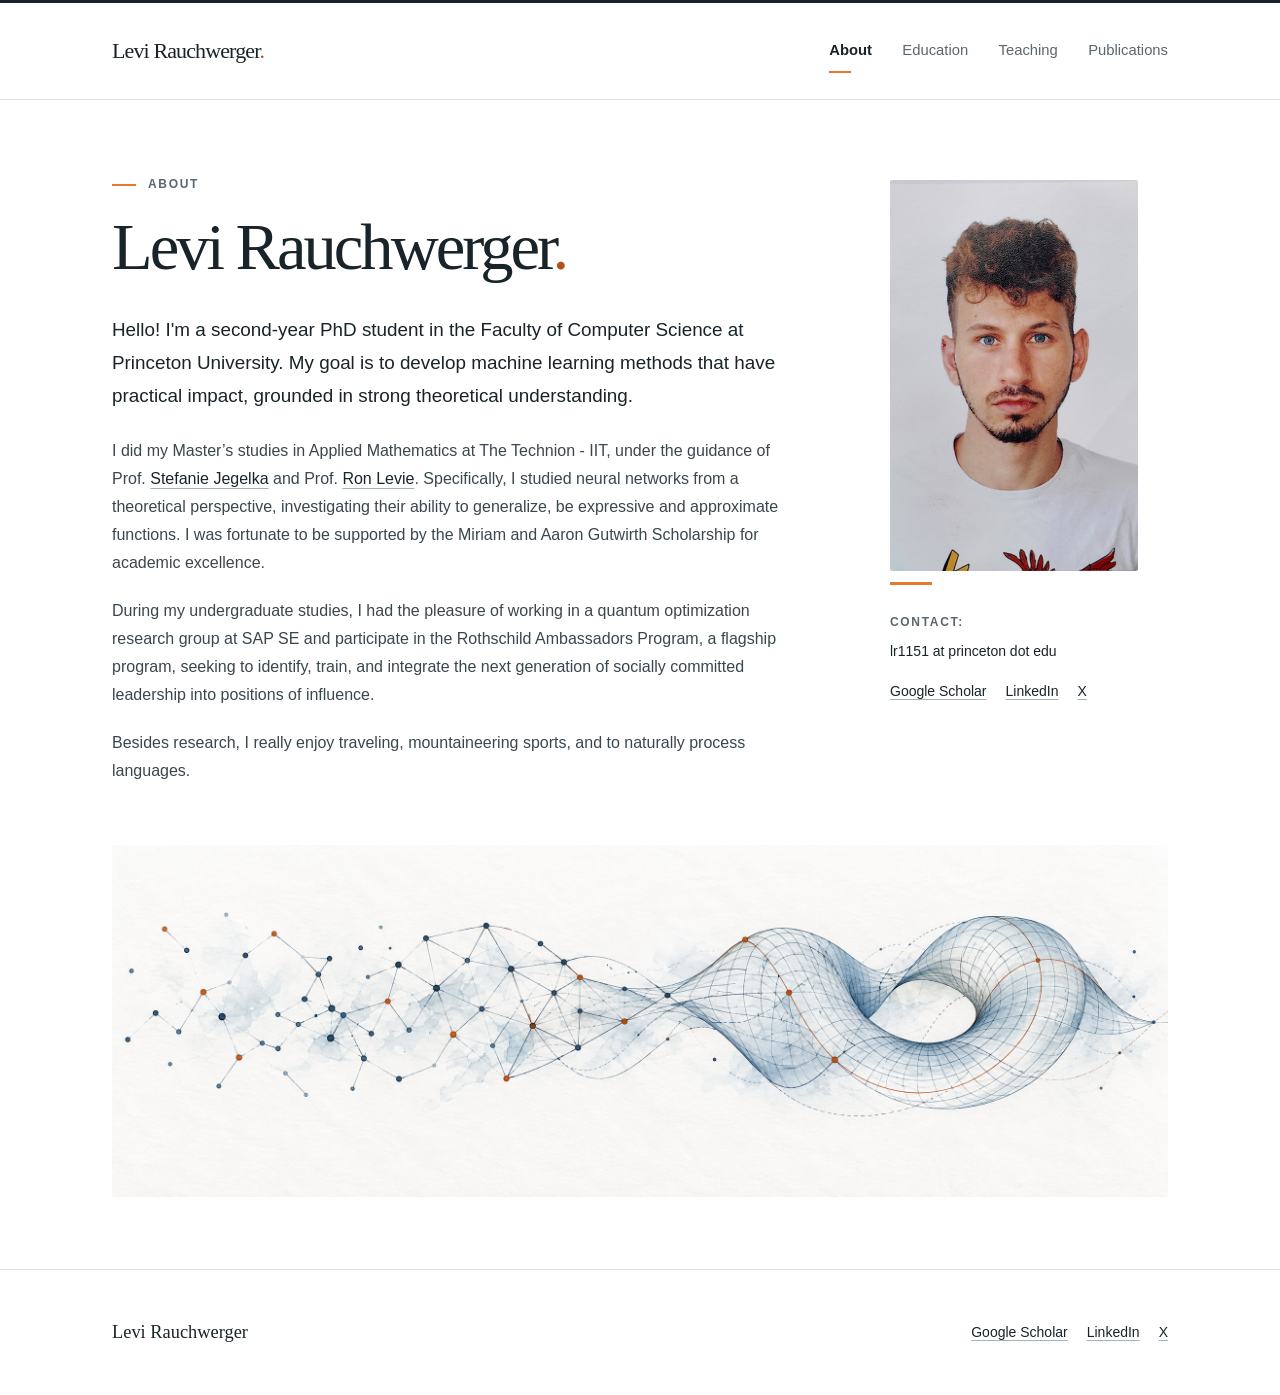
==== index.html @ 96d05f29 "Publish academic website at the permanent GitHub Pages address" ====
<!doctype html>
<html lang="en">
<head>
  <meta charset="utf-8">
  <meta name="viewport" content="width=device-width, initial-scale=1">
  <meta name="description" content="Hello! I'm a second-year PhD student in the Faculty of Computer Science at Princeton University. My goal is to develop machine learning methods that have practical impact, grounded in strong theoretical understanding.">
  <meta name="theme-color" content="#18242a">
  <title>Levi Rauchwerger</title>
  <link rel="icon" type="image/svg+xml" href="data:image/svg+xml,%3Csvg%20xmlns%3D%22http%3A%2F%2Fwww.w3.org%2F2000%2Fsvg%22%20viewBox%3D%220%200%2064%2064%22%3E%3Crect%20width%3D%2264%22%20height%3D%2264%22%20rx%3D%2212%22%20fill%3D%22%2318242a%22%2F%3E%3Cpath%20d%3D%22M12%2050h40%22%20stroke%3D%22%23e67a35%22%20stroke-width%3D%224%22%2F%3E%3Ctext%20x%3D%2232%22%20y%3D%2240%22%20text-anchor%3D%22middle%22%20font-family%3D%22Georgia%2Cserif%22%20font-size%3D%2230%22%20fill%3D%22white%22%3ELR%3C%2Ftext%3E%3C%2Fsvg%3E">
  <link rel="stylesheet" href="./styles.css">
  <link rel="canonical" href="https://levi-rauchwerger.github.io/">
</head>
<body>
  <a class="skip-link" href="#main">Skip to main content</a>
  <header class="site-header">
    <div class="header-inner">
      <a class="wordmark" href="./index.html">Levi Rauchwerger<span aria-hidden="true">.</span></a>
      <nav aria-label="Main navigation"><a href="./index.html" aria-current="page">About</a><a href="./education.html">Education</a><a href="./teaching.html">Teaching</a><a href="./publications.html">Publications</a></nav>
    </div>
  </header>
  <main id="main" class="page about-page" tabindex="-1">
    <div class="about-grid">
      <section class="biography" aria-labelledby="name">
        <div class="section-label">About</div>
        <h1 id="name">Levi<br class="name-break"> Rauchwerger<span class="name-period" aria-hidden="true">.</span></h1>
        <p class="intro" data-source="about-0">Hello! I'm a second-year PhD student in the Faculty of Computer Science at Princeton University. My goal is to develop machine learning methods that have practical impact, grounded in strong theoretical understanding.</p>
<p class="bio-paragraph" data-source="about-1">I did my Master’s studies in Applied Mathematics at The Technion - IIT, under the guidance of Prof. <a href="https://people.csail.mit.edu/stefje/">Stefanie Jegelka</a> and Prof. <a href="https://sites.google.com/view/ronlevie">Ron Levie</a>. Specifically, I studied neural networks from a theoretical perspective, investigating their ability to generalize, be expressive and approximate functions. I was fortunate to be supported by the Miriam and Aaron Gutwirth Scholarship for academic excellence.</p>
<p class="bio-paragraph" data-source="about-2">During my undergraduate studies, I had the pleasure of working in a quantum optimization research group at SAP SE and participate in the Rothschild Ambassadors Program, a flagship program, seeking to identify, train, and integrate the next generation of socially committed leadership into positions of influence.</p>
<p class="bio-paragraph" data-source="about-3">Besides research, I really enjoy traveling, mountaineering sports, and to naturally process languages.</p>
      </section>
      <aside class="profile" aria-label="Portrait and contact information">
        <div class="portrait-frame"><img class="portrait" src="./portrait.png" alt="Levi Rauchwerger" width="437" height="689" fetchpriority="high"></div>
        <div class="contact"><span class="eyebrow">Contact:</span><a class="email" href="mailto:lr1151@princeton.edu">lr1151 at princeton dot edu</a><div class="social-links"><a href="https://scholar.google.com/citations?user=BbuD-fUAAAAJ&amp;hl=en">Google Scholar</a><a href="https://www.linkedin.com/in/levi-rauchwerger/">LinkedIn</a><a href="https://x.com/levirauchwerger">X</a></div></div>
      </aside>
    </div>
    <figure class="landscape about-landscape"><img src="./graph-geometry.png" alt="Ink and watercolor illustration of a graph network flowing into a curved mathematical surface" width="2172" height="724" loading="lazy"></figure></main>
  <footer class="site-footer"><div class="footer-inner"><a class="footer-name" href="./index.html">Levi Rauchwerger</a><div class="social-links"><a href="https://scholar.google.com/citations?user=BbuD-fUAAAAJ&amp;hl=en">Google Scholar</a><a href="https://www.linkedin.com/in/levi-rauchwerger/">LinkedIn</a><a href="https://x.com/levirauchwerger">X</a></div></div></footer>
</body>
</html>
---- styles.css ----
:root {
  color-scheme: light;
  --ink: #18242a;
  --body: #39474e;
  --muted: #586770;
  --accent: #b6501a;
  --bright: #e67a35;
  --rule: #dce2e4;
  --paper: #fff;
  --serif: Georgia, 'Times New Roman', serif;
  --sans: 'Segoe UI', -apple-system, BlinkMacSystemFont, Arial, sans-serif;
}
* { box-sizing: border-box; }
html { scroll-behavior: smooth; }
body { margin: 0; background: var(--paper); color: var(--body); font-family: var(--sans); font-size: 1rem; line-height: 1.75; -webkit-font-smoothing: antialiased; }
a { color: var(--ink); text-decoration-color: #a7b2b8; text-decoration-thickness: 1px; text-underline-offset: .22em; transition: color .15s, text-decoration-color .15s; }
a:hover { color: var(--accent); text-decoration-color: var(--accent); }
a:focus-visible { outline: 3px solid var(--accent); outline-offset: 5px; border-radius: 2px; }
img { max-width: 100%; display: block; }
p, h1, h2, figure { margin: 0; }
.skip-link { position: fixed; z-index: 5; top: .6rem; left: 1rem; padding: .6rem 1rem; background: var(--ink); color: white; transform: translateY(-180%); }
.skip-link:focus { transform: translateY(0); }
.site-header { border-top: 3px solid var(--ink); border-bottom: 1px solid var(--rule); }
.header-inner { max-width: 1140px; min-height: 96px; margin: auto; padding: 1.2rem 42px; display: flex; align-items: center; justify-content: space-between; gap: 2rem; }
.wordmark { font-family: var(--serif); font-size: 1.375rem; letter-spacing: -.04em; line-height: 1.2; text-decoration: none; white-space: nowrap; }
.wordmark span { color: var(--accent); }
nav { display: flex; align-items: center; gap: 1.9rem; }
nav a { position: relative; padding: .55rem 0; font-size: .925rem; color: var(--muted); text-decoration: none; }
nav a[aria-current] { color: var(--ink); font-weight: 600; }
nav a[aria-current]::after { content: ''; position: absolute; height: 2px; bottom: 0; width: 22px; background: var(--bright); left: 0; }
.page { max-width: 1056px; margin: 0 auto; padding: 74px 0 72px; min-height: calc(100vh - 257px); }
.about-grid { display: grid; grid-template-columns: minmax(0, 690px) 248px; column-gap: 88px; align-items: start; }
.section-label, .eyebrow { font-size: .75rem; letter-spacing: .14em; text-transform: uppercase; font-weight: 600; color: var(--muted); }
.section-label { margin-bottom: 17px; display: flex; align-items: center; gap: 12px; }
.section-label::before { content: ''; width: 24px; height: 2px; background: var(--bright); }
h1 { font-family: var(--serif); font-weight: 400; color: var(--ink); font-size: clamp(2.75rem, 5.2vw, 4.5rem); line-height: 1.06; letter-spacing: -.045em; }
h1 > span { color: var(--accent); }
.biography h1 { margin-bottom: 30px; }
.name-break { display: none; }
.intro { font-size: 1.18rem; line-height: 1.75; color: var(--ink); margin-bottom: 25px; }
.bio-paragraph { margin-top: 20px; }
.biography a { font-weight: 500; }
.profile { padding-top: 6px; }
.portrait-frame { position: relative; padding-bottom: 14px; }
.portrait-frame::after { content: ''; display: block; position: absolute; bottom: 0; left: 0; width: 42px; height: 3px; background: var(--bright); }
.portrait { width: 100%; height: auto; border-radius: 2px; }
.contact { margin-top: 27px; }
.contact .eyebrow { display: block; margin-bottom: 6px; }
.email { display: block; font-size: .875rem; text-decoration: none; overflow-wrap: anywhere; }
.social-links { display: flex; flex-wrap: wrap; column-gap: 19px; row-gap: 7px; margin-top: 15px; }
.social-links a { font-size: .875rem; white-space: nowrap; }
.landscape { overflow: hidden; border-radius: 2px; }
.landscape img { width: 100%; height: auto; }
.about-landscape { margin-top: 60px; }
.page-heading { padding-bottom: 49px; }
.record-list { border-top: 1px solid var(--ink); }
.record { display: grid; grid-template-columns: 224px minmax(0, 1fr); column-gap: 38px; padding: 36px 0; border-bottom: 1px solid var(--rule); }
.record-date { font-size: .925rem; color: var(--muted); padding-top: 5px; }
.record h2 { font-family: var(--serif); font-size: 1.65rem; line-height: 1.4; letter-spacing: -.025em; color: var(--ink); font-weight: 400; }
.degree { margin-top: 7px; }
.record-detail { max-width: 600px; margin-top: 11px; color: var(--muted); }
.teaching-record { padding-top: 41px; padding-bottom: 41px; }
.publication-list { border-top: 1px solid var(--ink); }
.publication { display: grid; grid-template-columns: 65px minmax(0, 1fr); gap: 21px; padding: 32px 0; border-bottom: 1px solid var(--rule); }
.publication-number { font-family: var(--serif); font-size: 1rem; color: var(--accent); padding-top: 2px; }
.citation { min-width: 0; }
.authors { display: block; font-size: .925rem; color: var(--muted); }
.authors strong { font-weight: 600; color: var(--body); }
.paper-title { display: block; font-family: var(--serif); font-size: 1.5rem; line-height: 1.45; letter-spacing: -.017em; color: var(--ink); margin-top: 7px; }
.venue { display: block; font-size: .875rem; font-weight: 500; color: var(--accent); margin-top: 10px; }
.publication-landscape { margin-top: 48px; }
.site-footer { border-top: 1px solid var(--rule); }
.footer-inner { max-width: 1056px; margin: auto; min-height: 125px; display: flex; align-items: center; justify-content: space-between; gap: 2rem; padding: 28px 0; }
.footer-name { font-family: var(--serif); font-size: 1.15rem; text-decoration: none; }
.footer-inner > .social-links { margin: 0; }
.footer-inner .contact { margin: 0; text-align: right; }
.footer-inner .contact .eyebrow { display: none; }
.footer-inner .contact .social-links { margin-top: 6px; justify-content: flex-end; }
@media (max-width: 1140px) {
  .page, .footer-inner { margin-left: 42px; margin-right: 42px; }
  .about-grid { grid-template-columns: minmax(0, 1fr) 225px; gap: 54px; }
  .biography h1 { font-size: clamp(2.5rem, 5.2vw, 4.5rem); }
}
@media (max-width: 760px) {
  .header-inner { min-height: 116px; align-items: flex-start; flex-direction: column; gap: 14px; padding: 22px 24px 16px; }
  .wordmark { font-size: 1.3rem; }
  nav { gap: 25px; width: 100%; justify-content: flex-start; flex-wrap: wrap; }
  nav a { font-size: .875rem; padding: .25rem 0 .55rem; }
  .page, .footer-inner { margin-left: 24px; margin-right: 24px; }
  .page { padding-top: 42px; padding-bottom: 44px; min-height: calc(100vh - 310px); }
  .about-grid { grid-template-columns: minmax(0, 1fr); gap: 36px; }
  .biography h1 { font-size: clamp(2.55rem, 8.5vw, 4rem); margin-bottom: 24px; }
  .intro { font-size: 1.1rem; }
  .profile { display: grid; grid-template-columns: minmax(100px, 150px) minmax(0, 1fr); gap: 24px; padding: 0; }
  .profile .contact { margin-top: 7px; }
  .profile .social-links { flex-direction: column; gap: 8px; }
  .email { font-size: .875rem; }
  .about-landscape { margin-top: 40px; }
  .page-heading { padding-bottom: 30px; }
  .page-heading h1 { font-size: clamp(2.7rem, 10vw, 4rem); }
  .record { grid-template-columns: 1fr; gap: 12px; padding: 26px 0; }
  .record-date { padding: 0; }
  .record h2 { font-size: 1.45rem; }
  .publication { grid-template-columns: 28px minmax(0, 1fr); gap: 13px; padding: 26px 0; }
  .paper-title { font-size: 1.3rem; }
  .footer-inner { align-items: flex-start; flex-direction: column; gap: 13px; min-height: 130px; }
  .footer-inner .contact { text-align: left; }
  .footer-inner .contact .social-links { justify-content: flex-start; }
}
@media (max-width: 360px) {
  nav { gap: 16px; }
  .profile { grid-template-columns: 110px minmax(0, 1fr); gap: 18px; }
}
@media (prefers-reduced-motion: reduce) { html { scroll-behavior: auto; } a { transition: none; } }
@media print {
  .site-header, .site-footer, .skip-link, .landscape { display: none; }
  .page { margin: 0; padding: 0; max-width: none; }
  .about-grid { grid-template-columns: 1fr 180px; gap: 30px; }
  .publication, .record { break-inside: avoid; }
}
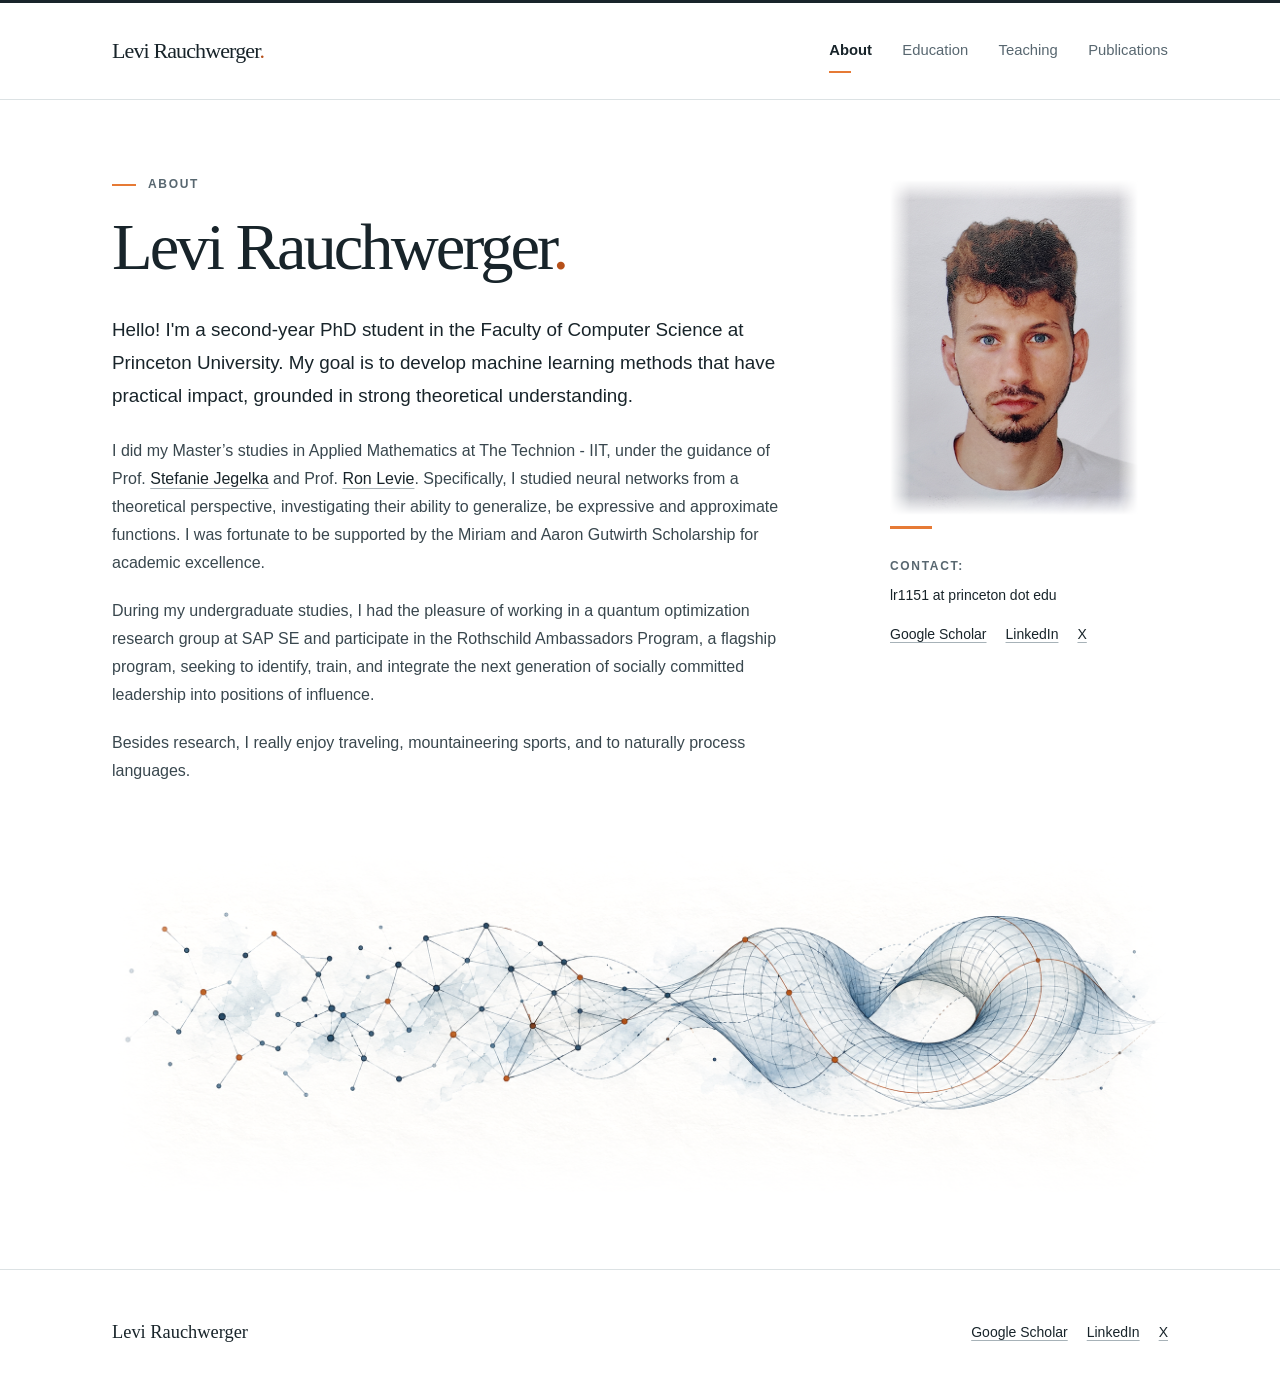
==== commit 496214f3: "Refresh cached portrait crop styling" ====
--- a/index.html
+++ b/index.html
@@ -7,7 +7,7 @@
   <meta name="theme-color" content="#18242a">
   <title>Levi Rauchwerger</title>
   <link rel="icon" type="image/svg+xml" href="data:image/svg+xml,%3Csvg%20xmlns%3D%22http%3A%2F%2Fwww.w3.org%2F2000%2Fsvg%22%20viewBox%3D%220%200%2064%2064%22%3E%3Crect%20width%3D%2264%22%20height%3D%2264%22%20rx%3D%2212%22%20fill%3D%22%2318242a%22%2F%3E%3Cpath%20d%3D%22M12%2050h40%22%20stroke%3D%22%23e67a35%22%20stroke-width%3D%224%22%2F%3E%3Ctext%20x%3D%2232%22%20y%3D%2240%22%20text-anchor%3D%22middle%22%20font-family%3D%22Georgia%2Cserif%22%20font-size%3D%2230%22%20fill%3D%22white%22%3ELR%3C%2Ftext%3E%3C%2Fsvg%3E">
-  <link rel="stylesheet" href="./styles.css">
+  <link rel="stylesheet" href="./styles.css?v=portrait-crop-1">
   <link rel="canonical" href="https://levi-rauchwerger.github.io/">
 </head>
 <body>
--- a/styles.css
+++ b/styles.css
@@ -43,14 +43,26 @@
 .profile { padding-top: 6px; }
 .portrait-frame { position: relative; padding-bottom: 14px; }
 .portrait-frame::after { content: ''; display: block; position: absolute; bottom: 0; left: 0; width: 42px; height: 3px; background: var(--bright); }
-.portrait { width: 100%; height: auto; border-radius: 2px; }
+.portrait { width: 100%; height: auto; aspect-ratio: 437 / 590; object-fit: cover; object-position: center top; border-radius: 2px;
+  /* Fade only the outer border; the face remains fully opaque and unfiltered. */
+  -webkit-mask-image: linear-gradient(to right, transparent, #000 8%, #000 92%, transparent), linear-gradient(to bottom, transparent, #000 6%, #000 94%, transparent);
+  -webkit-mask-composite: source-in;
+  mask-image: linear-gradient(to right, transparent, #000 8%, #000 92%, transparent), linear-gradient(to bottom, transparent, #000 6%, #000 94%, transparent);
+  mask-composite: intersect;
+}
 .contact { margin-top: 27px; }
 .contact .eyebrow { display: block; margin-bottom: 6px; }
 .email { display: block; font-size: .875rem; text-decoration: none; overflow-wrap: anywhere; }
 .social-links { display: flex; flex-wrap: wrap; column-gap: 19px; row-gap: 7px; margin-top: 15px; }
 .social-links a { font-size: .875rem; white-space: nowrap; }
 .landscape { overflow: hidden; border-radius: 2px; }
-.landscape img { width: 100%; height: auto; }
+.landscape img { width: 100%; height: auto;
+  filter: brightness(1.025) saturate(.92);
+  -webkit-mask-image: linear-gradient(to right, transparent, #000 6%, #000 94%, transparent), linear-gradient(to bottom, transparent, #000 18%, #000 82%, transparent);
+  -webkit-mask-composite: source-in;
+  mask-image: linear-gradient(to right, transparent, #000 6%, #000 94%, transparent), linear-gradient(to bottom, transparent, #000 18%, #000 82%, transparent);
+  mask-composite: intersect;
+}
 .about-landscape { margin-top: 60px; }
 .page-heading { padding-bottom: 49px; }
 .record-list { border-top: 1px solid var(--ink); }
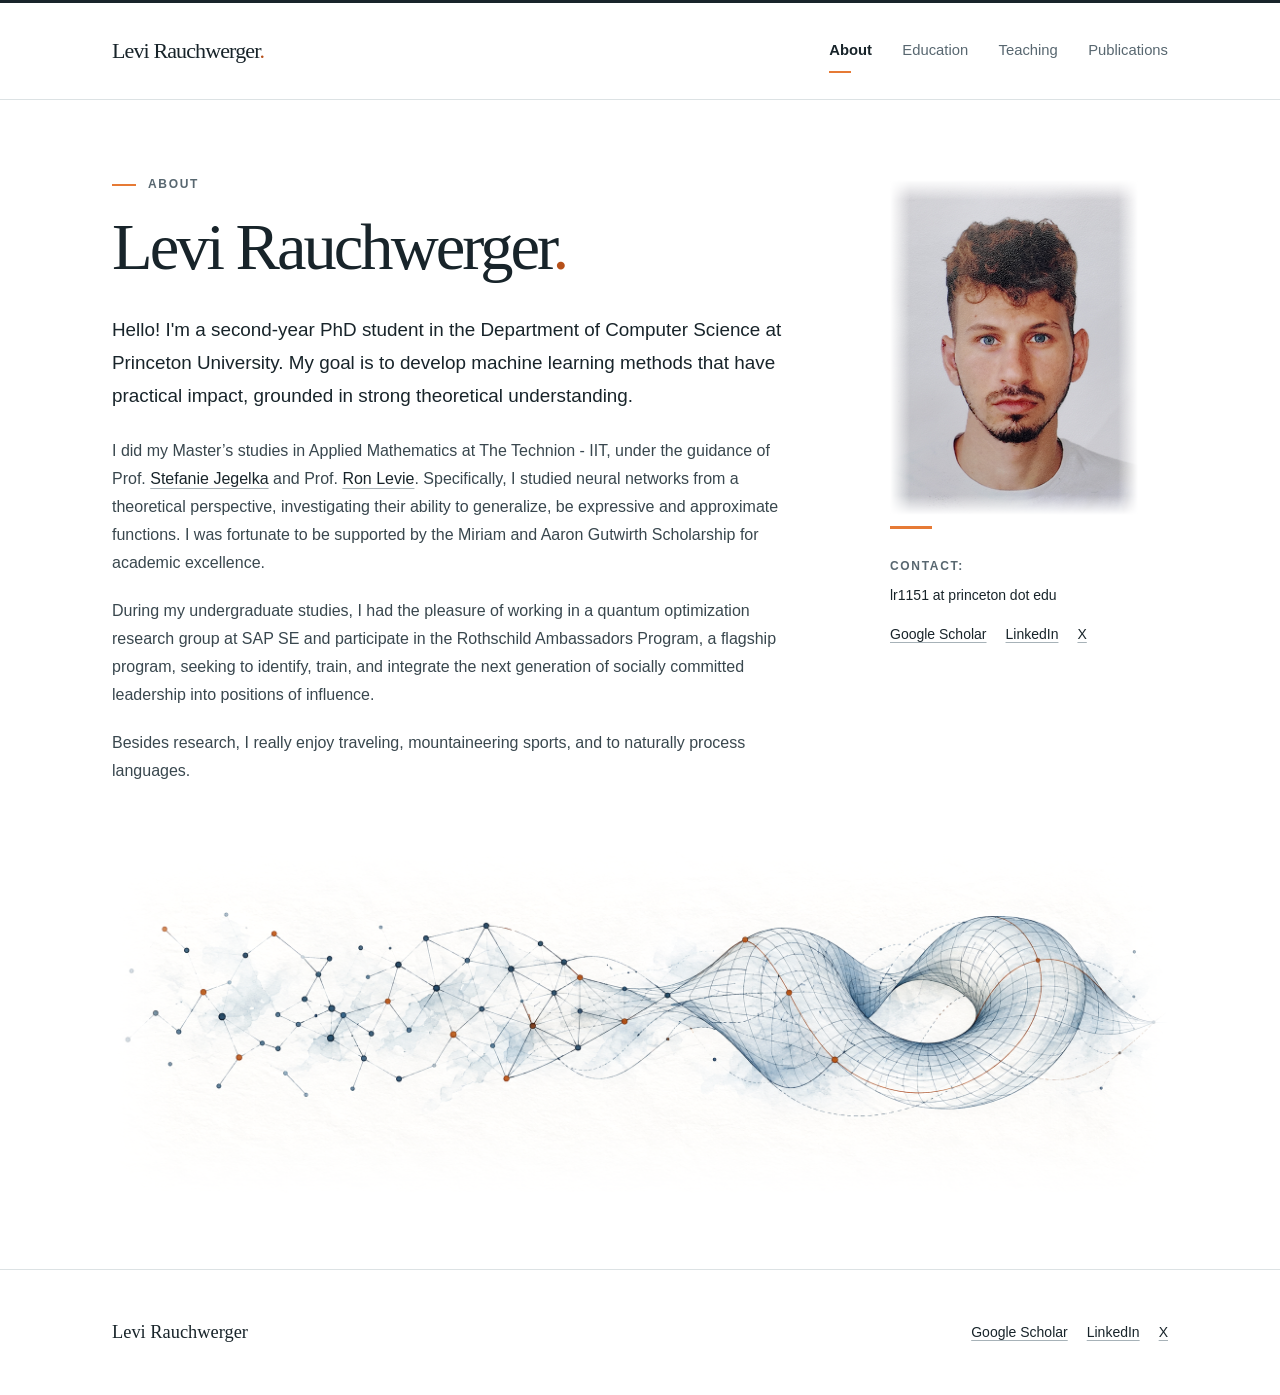
==== commit 2d2fdd44: "Affiliation: Department of Computer Science at Princeton Co-Authored-By: Claude Opus 5.5 <noreply@an" ====
--- a/index.html
+++ b/index.html
@@ -3,7 +3,7 @@
 <head>
   <meta charset="utf-8">
   <meta name="viewport" content="width=device-width, initial-scale=1">
-  <meta name="description" content="Hello! I'm a second-year PhD student in the Faculty of Computer Science at Princeton University. My goal is to develop machine learning methods that have practical impact, grounded in strong theoretical understanding.">
+  <meta name="description" content="Hello! I'm a second-year PhD student in the Department of Computer Science at Princeton University. My goal is to develop machine learning methods that have practical impact, grounded in strong theoretical understanding.">
   <meta name="theme-color" content="#18242a">
   <title>Levi Rauchwerger</title>
   <link rel="icon" type="image/svg+xml" href="data:image/svg+xml,%3Csvg%20xmlns%3D%22http%3A%2F%2Fwww.w3.org%2F2000%2Fsvg%22%20viewBox%3D%220%200%2064%2064%22%3E%3Crect%20width%3D%2264%22%20height%3D%2264%22%20rx%3D%2212%22%20fill%3D%22%2318242a%22%2F%3E%3Cpath%20d%3D%22M12%2050h40%22%20stroke%3D%22%23e67a35%22%20stroke-width%3D%224%22%2F%3E%3Ctext%20x%3D%2232%22%20y%3D%2240%22%20text-anchor%3D%22middle%22%20font-family%3D%22Georgia%2Cserif%22%20font-size%3D%2230%22%20fill%3D%22white%22%3ELR%3C%2Ftext%3E%3C%2Fsvg%3E">
@@ -23,7 +23,7 @@
       <section class="biography" aria-labelledby="name">
         <div class="section-label">About</div>
         <h1 id="name">Levi<br class="name-break"> Rauchwerger<span class="name-period" aria-hidden="true">.</span></h1>
-        <p class="intro" data-source="about-0">Hello! I'm a second-year PhD student in the Faculty of Computer Science at Princeton University. My goal is to develop machine learning methods that have practical impact, grounded in strong theoretical understanding.</p>
+        <p class="intro" data-source="about-0">Hello! I'm a second-year PhD student in the Department of Computer Science at Princeton University. My goal is to develop machine learning methods that have practical impact, grounded in strong theoretical understanding.</p>
 <p class="bio-paragraph" data-source="about-1">I did my Master’s studies in Applied Mathematics at The Technion - IIT, under the guidance of Prof. <a href="https://people.csail.mit.edu/stefje/">Stefanie Jegelka</a> and Prof. <a href="https://sites.google.com/view/ronlevie">Ron Levie</a>. Specifically, I studied neural networks from a theoretical perspective, investigating their ability to generalize, be expressive and approximate functions. I was fortunate to be supported by the Miriam and Aaron Gutwirth Scholarship for academic excellence.</p>
 <p class="bio-paragraph" data-source="about-2">During my undergraduate studies, I had the pleasure of working in a quantum optimization research group at SAP SE and participate in the Rothschild Ambassadors Program, a flagship program, seeking to identify, train, and integrate the next generation of socially committed leadership into positions of influence.</p>
 <p class="bio-paragraph" data-source="about-3">Besides research, I really enjoy traveling, mountaineering sports, and to naturally process languages.</p>
--- a/styles.css
+++ b/styles.css
@@ -73,12 +73,18 @@
 .record-detail { max-width: 600px; margin-top: 11px; color: var(--muted); }
 .teaching-record { padding-top: 41px; padding-bottom: 41px; }
 .publication-list { border-top: 1px solid var(--ink); }
-.publication { display: grid; grid-template-columns: 65px minmax(0, 1fr); gap: 21px; padding: 32px 0; border-bottom: 1px solid var(--rule); }
+.publication { display: grid; grid-template-columns: 65px minmax(0, 1fr) 260px; grid-template-rows: auto 1fr; column-gap: 32px; padding: 32px 0; border-bottom: 1px solid var(--rule); }
+.publication-number { grid-row: 1 / span 2; }
+.paper-figure { grid-column: 3; grid-row: 1 / span 2; align-self: start; display: flex; align-items: center; justify-content: center; aspect-ratio: 16 / 10; padding: 8px; border: 1px solid var(--rule); border-radius: 4px; background: #fff; transition: border-color .15s; }
+.paper-figure:hover { border-color: #a7b2b8; }
+.paper-figure img { width: 100%; height: 100%; object-fit: contain; }
+.paper-links { grid-column: 2; display: flex; gap: 18px; margin-top: 12px; font-size: .875rem; font-weight: 500; }
 .publication-number { font-family: var(--serif); font-size: 1rem; color: var(--accent); padding-top: 2px; }
 .citation { min-width: 0; }
 .authors { display: block; font-size: .925rem; color: var(--muted); }
 .authors strong { font-weight: 600; color: var(--body); }
-.paper-title { display: block; font-family: var(--serif); font-size: 1.5rem; line-height: 1.45; letter-spacing: -.017em; color: var(--ink); margin-top: 7px; }
+.paper-title { display: block; text-decoration: none; font-family: var(--serif); font-size: 1.5rem; line-height: 1.45; letter-spacing: -.017em; color: var(--ink); margin-top: 7px; }
+a.paper-title:hover { color: var(--accent); }
 .venue { display: block; font-size: .875rem; font-weight: 500; color: var(--accent); margin-top: 10px; }
 .publication-landscape { margin-top: 48px; }
 .site-footer { border-top: 1px solid var(--rule); }
@@ -92,6 +98,7 @@
   .page, .footer-inner { margin-left: 42px; margin-right: 42px; }
   .about-grid { grid-template-columns: minmax(0, 1fr) 225px; gap: 54px; }
   .biography h1 { font-size: clamp(2.5rem, 5.2vw, 4.5rem); }
+  .publication { grid-template-columns: 50px minmax(0, 1fr) 220px; column-gap: 24px; }
 }
 @media (max-width: 760px) {
   .header-inner { min-height: 116px; align-items: flex-start; flex-direction: column; gap: 14px; padding: 22px 24px 16px; }
@@ -113,7 +120,10 @@
   .record { grid-template-columns: 1fr; gap: 12px; padding: 26px 0; }
   .record-date { padding: 0; }
   .record h2 { font-size: 1.45rem; }
-  .publication { grid-template-columns: 28px minmax(0, 1fr); gap: 13px; padding: 26px 0; }
+  .publication { grid-template-columns: 28px minmax(0, 1fr); grid-template-rows: auto; column-gap: 13px; padding: 26px 0; }
+  .publication-number { grid-row: 1; }
+  .paper-figure { grid-column: 2; grid-row: auto; margin-top: 16px; max-width: 360px; width: 100%; }
+  .paper-links { grid-row: auto; }
   .paper-title { font-size: 1.3rem; }
   .footer-inner { align-items: flex-start; flex-direction: column; gap: 13px; min-height: 130px; }
   .footer-inner .contact { text-align: left; }
